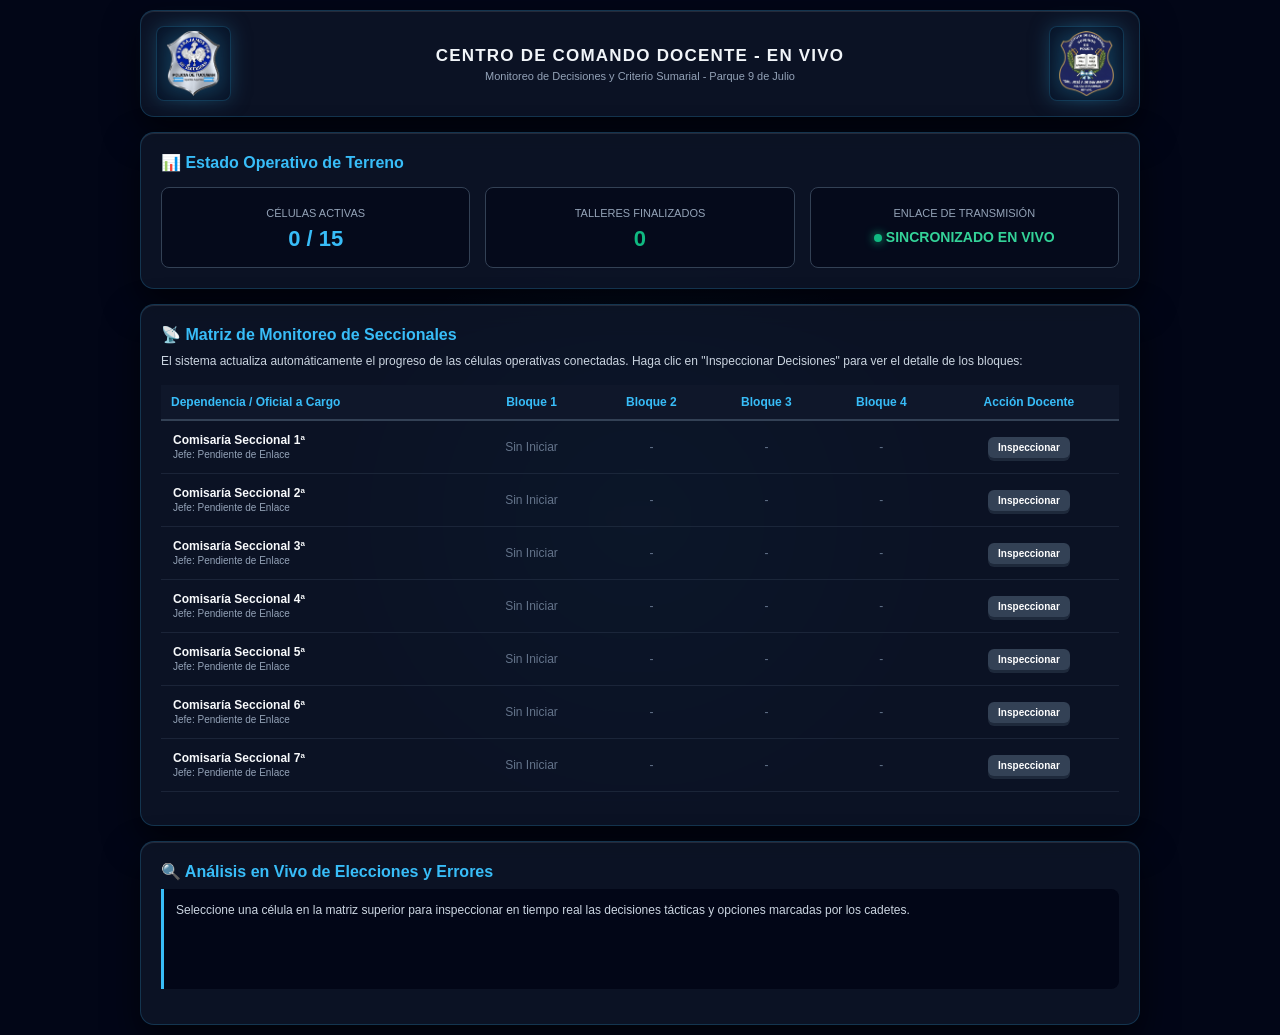
==== instructor.html @ 9da9147b "Rename INSTRUCTOR.html to instructor.html" ====
<!DOCTYPE html>
<html lang="es">
<head>
    <meta charset="UTF-8">
    <meta name="viewport" content="width=device-width, initial-scale=1.0">
    <title>Centro de Comando en Vivo - Instructores IES Policial</title>
    <link rel="stylesheet" href="style.css">
</head>
<body>

    <div class="ambient-glow"></div>

    <div class="tactical-container" style="max-width: 1000px;">
        <!-- HEADER DEL INSTRUCTOR -->
        <header class="tactical-header glass-panel">
            <div class="institucional-logos">
                <img src="LOGOPOLICIA.png" alt="Policía de Tucumán" class="inst-logo">
                <div class="header-titles">
                    <h1>Centro de Comando Docente - En Vivo</h1>
                    <p>Monitoreo de Decisiones y Criterio Sumarial - Parque 9 de Julio</p>
                </div>
                <img src="LOGOIESP.png" alt="IES Policial" class="inst-logo">
            </div>
        </header>

        <!-- PANEL DE ESTADÍSTICAS GLOBALES -->
        <section class="tactical-card glass-panel">
            <h2>📊 Estado Operativo de Terreno</h2>
            <div style="display: grid; grid-template-columns: repeat(auto-fit, minmax(220px, 1fr)); gap: 15px; margin-top: 15px;">
                <div style="background: rgba(2, 6, 23, 0.6); padding: 15px; border-radius: 8px; border: 1px solid #334155; text-align: center;">
                    <span style="font-size: 11px; color: #94a3b8; text-transform: uppercase;">Células Activas</span>
                    <h3 id="stat-activas" style="font-size: 22px; color: #38bdf8; margin-top: 5px;">0 / 15</h3>
                </div>
                <div style="background: rgba(2, 6, 23, 0.6); padding: 15px; border-radius: 8px; border: 1px solid #334155; text-align: center;">
                    <span style="font-size: 11px; color: #94a3b8; text-transform: uppercase;">Talleres Finalizados</span>
                    <h3 id="stat-finalizados" style="font-size: 22px; color: #10b981; margin-top: 5px;">0</h3>
                </div>
                <div style="background: rgba(2, 6, 23, 0.6); padding: 15px; border-radius: 8px; border: 1px solid #334155; text-align: center;">
                    <span style="font-size: 11px; color: #94a3b8; text-transform: uppercase;">Enlace de Transmisión</span>
                    <h3 style="font-size: 14px; color: #34d399; margin-top: 8px;"><span class="led-indicator active"></span> SINCRONIZADO EN VIVO</h3>
                </div>
            </div>
        </section>

        <!-- MATRIZ DE SEGUIMIENTO EN TIEMPO REAL -->
        <section class="tactical-card glass-panel">
            <h2>📡 Matriz de Monitoreo de Seccionales</h2>
            <p class="desc-text">El sistema actualiza automáticamente el progreso de las células operativas conectadas. Haga clic en "Inspeccionar Decisiones" para ver el detalle de los bloques:</p>

            <div style="overflow-x: auto; margin-top: 15px; max-height: 420px; overflow-y: auto;">
                <table style="width: 100%; border-collapse: collapse; font-size: 12px; text-align: left;">
                    <thead>
                        <tr style="border-bottom: 2px solid #334155; color: #38bdf8; position: sticky; top: 0; background: #0f172a;">
                            <th style="padding: 10px;">Dependencia / Oficial a Cargo</th>
                            <th style="padding: 10px; text-align: center;">Bloque 1</th>
                            <th style="padding: 10px; text-align: center;">Bloque 2</th>
                            <th style="padding: 10px; text-align: center;">Bloque 3</th>
                            <th style="padding: 10px; text-align: center;">Bloque 4</th>
                            <th style="padding: 10px; text-align: center;">Acción Docente</th>
                        </tr>
                    </thead>
                    <tbody id="live-table-body">
                        <!-- Inyectado dinámicamente -->
                    </tbody>
                </table>
            </div>
        </section>

        <!-- PANEL DE ANÁLISIS TÁCTICO DE RESPUESTAS -->
        <section class="tactical-card glass-panel">
            <h2>🔍 Análisis en Vivo de Elecciones y Errores</h2>
            <div class="scenario-box" id="live-analysis-box" style="min-height: 100px;">
                Seleccione una célula en la matriz superior para inspeccionar en tiempo real las decisiones tácticas y opciones marcadas por los cadetes.
            </div>
        </section>
    </div>

    <script>
        const nominaComisarias = [
            "Comisaría Seccional 1ª (Aybar, Etchenique, Gerez, Ruiz)",
            "Comisaría Seccional 2ª (Suárez, Valdez, Dib, Las Heras Cabocota, Montero)",
            "Comisaría Seccional 3ª (Del Lugo F., Del Lugo G. [Ausente Med.], Ocaranza, Sotelo, Lazarte)",
            "Comisaría Seccional 4ª (Bareiro, Palomar, Villagra, Ruiz Lozano)",
            "Comisaría Seccional 5ª (Abregú, Medina, Rojas, Quiroga, Villalba)",
            "Comisaría Seccional 6ª (Carrizo, Gómez, Iramain, Ybarra, Coronel)",
            "Comisaría Seccional 7ª (Forales, Chávez, Juárez, Girvau, Fernández)",
            "Comisaría Seccional 8ª (Mercado, Brandán, Vizcarra, Aguirre, Carrillo)",
            "Comisaría Seccional 9ª (Argañaraz, Ávila, Bazán, Moreno)",
            "Comisaría Seccional 10ª (Gramajo, Pintos, Verón, Frias, Soria)",
            "Comisaría Seccional 11ª (Oliva, Salas, Díaz, Rodríguez, Zárate Medina)",
            "Comisaría Seccional 12ª (Juárez, Alabarce, Ruiz)",
            "Comisaría Seccional 13ª (Alvarado, Ruiz, Argañaraz Lescano, Sotelo, Quinteros)",
            "Comisaría Seccional 14ª (Galván, Ramos, Nieva, Luna, Páez Fernández)",
            "Comisaría Seccional 15ª (Centeno, Contreras, Guardia, Gómez Ramírez, Zamorano)"
        ];

        function actualizarMonitoreoEnVivo() {
            const tbody = document.getElementById('live-table-body');
            tbody.innerHTML = "";

            let activasCount = 0;
            let finalizadosCount = 0;

            nominaComisarias.forEach((dep) => {
                // Buscamos si esta comisaría tiene registros guardados en la memoria local del navegador
                let datosSesion = JSON.parse(localStorage.getItem('sesion_' + dep)) || null;

                let estadoB1 = '<span style="color: #64748b;">Sin Iniciar</span>';
                let estadoB2 = '<span style="color: #64748b;">-</span>';
                let estadoB3 = '<span style="color: #64748b;">-</span>';
                let estadoB4 = '<span style="color: #64748b;">-</span>';
                let jefeStr = "Pendiente de Enlace";

                if (datosSesion) {
                    activasCount++;
                    jefeStr = datosSesion.jefe;
                    if(datosSesion.completados.includes(1)) estadoB1 = '<span style="color: #34d399;">✔ Óptimo</span>';
                    if(datosSesion.completados.includes(2)) estadoB2 = '<span style="color: #34d399;">✔ Óptimo</span>';
                    if(datosSesion.completados.includes(3)) estadoB3 = '<span style="color: #34d399;">✔ Óptimo</span>';
                    if(datosSesion.completados.includes(4)) {
                        estadoB4 = '<span style="color: #34d399;">✔ Finalizado</span>';
                        finalizadosCount++;
                    } else if(datosSesion.completados.length > 0) {
                        estadoB4 = '<span style="color: #f59e0b;">En Proceso</span>';
                    }
                }

                let tr = document.createElement('tr');
                tr.style.borderBottom = "1px solid rgba(51, 65, 85, 0.4)";
                
                tr.innerHTML = `
                    <td style="padding: 12px; color: #f8fafc;">
                        <strong>${dep.split('(')[0]}</strong><br>
                        <small style="color: #94a3b8;">Jefe: ${jefeStr}</small>
                    </td>
                    <td style="padding: 12px; text-align: center;">${estadoB1}</td>
                    <td style="padding: 12px; text-align: center;">${estadoB2}</td>
                    <td style="padding: 12px; text-align: center;">${estadoB3}</td>
                    <td style="padding: 12px; text-align: center;">${estadoB4}</td>
                    <td style="padding: 12px; text-align: center;">
                        <button class="btn-back-3d" style="margin: 0; padding: 5px 10px; font-size: 10px;" onclick='inspeccionarDetalle(${JSON.stringify(datosSesion)}, "${dep}")'>Inspeccionar</button>
                    </td>
                `;
                tbody.appendChild(tr);
            });

            document.getElementById('stat-activas').innerText = `${activasCount} / 15`;
            document.getElementById('stat-finalizados').innerText = finalizadosCount;
        }

        function inspeccionarDetalle(datos, nombreDep) {
            const box = document.getElementById('live-analysis-box');
            if(!datos) {
                box.innerHTML = `<strong style="color: #f59e0b;">CÉLULA SIN ACTIVIDAD:</strong> ${nombreDep}<br><p style="margin-top: 5px; color: #94a3b8;">Este grupo aún no ha establecido enlace ni ha iniciado sesión en el simulador de campo.</p>`;
                return;
            }

            let html = `<strong style="color: #38bdf8;">AUDITORÍA EN VIVO: ${nombreDep}</strong><br>`;
            html += `<p style="margin-top: 4px; color: #cbd5e1;"><strong>Oficial a Cargo:</strong> ${datos.jefe}</p>`;
            html += `<p style="margin-top: 4px; color: #34d399;"><strong>Bloques Completados:</strong> ${datos.completados.length} de 4 estaciones.</p>`;
            
            if(datos.respuestas && datos.respuestas.length > 0) {
                html += `<p style="margin-top: 6px; color: #38bdf8;"><strong>Opciones y Decisiones Registradas por los Cadetes:</strong></p><ul style="margin-left: 15px; font-size: 11px; color: #e2e8f0; margin-top: 4px;">`;
                datos.respuestas.forEach(r => {
                    html += `<li>[Bloque ${r.modulo}] Ítem ID: <code>${r.opcionId}</code> - Texto: ${r.texto}</li>`;
                });
                html += `</ul>`;
            } else {
                html += `<p style="margin-top: 6px; color: #94a3b8;">El grupo está operando en los bloques pero aún no ha registrado el envío final de las opciones seleccionadas.</p>`;
            }

            box.innerHTML = html;
        }

        // Refrescar automáticamente cada 3 segundos en vivo
        setInterval(actualizarMonitoreoEnVivo, 3000);
        
        // Carga inicial
        document.addEventListener("DOMContentLoaded", actualizarMonitoreoEnVivo);
    </script>
</body>
</html>
---- style.css ----
/* ESTILOS GENERALES Y CINEMÁTICOS DE ÚLTIMA GENERACIÓN */
* {
    box-sizing: border-box;
    margin: 0;
    padding: 0;
    font-family: 'Segoe UI', Roboto, Helvetica, Arial, sans-serif;
}

body {
    background-color: #020617;
    color: #f8fafc;
    min-height: 100vh;
    display: flex;
    justify-content: center;
    align-items: center;
    padding: 10px;
    overflow-x: hidden;
    position: relative;
}

/* ILUMINACIÓN DINÁMICA DE FONDO (NEOFOTOGRAFÍA) */
.ambient-glow {
    position: absolute;
    width: 600px;
    height: 600px;
    background: radial-gradient(circle, rgba(14, 116, 144, 0.15) 0%, rgba(3, 7, 18, 0) 70%);
    top: 50%;
    left: 50%;
    transform: translate(-50%, -50%);
    z-index: 0;
    pointer-events: none;
}

.tactical-container {
    width: 100%;
    max-width: 680px;
    z-index: 1;
    display: flex;
    flex-direction: column;
    gap: 15px;
}

/* EFECTO GLASSMORPHISM (CRISTAL ESMERILADO) */
.glass-panel {
    background: rgba(15, 23, 42, 0.75);
    backdrop-filter: blur(16px);
    -webkit-backdrop-filter: blur(16px);
    border: 1px solid rgba(56, 189, 248, 0.2);
    box-shadow: 0 15px 35px rgba(0, 0, 0, 0.6), inset 0 1px 0 rgba(255, 255, 255, 0.1);
    border-radius: 14px;
    padding: 20px;
}

/* CABECERA INSTITUCIONAL CON CONTENEDOR DE ESCUDOS CORREGIDO */
.tactical-header {
    text-align: center;
    padding: 15px 15px;
}

.institucional-logos {
    display: flex;
    align-items: center;
    justify-content: space-between;
    gap: 10px;
    width: 100%;
}

.header-titles {
    flex-grow: 1;
    text-align: center;
    padding: 0 10px;
}

.inst-logo {
    width: 75px;
    height: 75px;
    object-fit: contain;
    filter: drop-shadow(0 0 10px rgba(56, 189, 248, 0.5));
    flex-shrink: 0;
    background: rgba(2, 6, 23, 0.4);
    padding: 4px;
    border-radius: 8px;
    border: 1px solid rgba(56, 189, 248, 0.2);
}

.tactical-header h1 {
    font-size: 17px;
    color: #f1f5f9;
    letter-spacing: 1.2px;
    text-transform: uppercase;
    margin-bottom: 4px;
}

.tactical-header p {
    font-size: 11px;
    color: #94a3b8;
}

/* FORMULARIOS Y SELECTORES */
.tactical-card h2 {
    font-size: 16px;
    color: #38bdf8;
    margin-bottom: 8px;
    display: flex;
    align-items: center;
    gap: 8px;
}

.desc-text {
    font-size: 12px;
    color: #cbd5e1;
    margin-bottom: 15px;
    line-height: 1.5;
}

label {
    display: block;
    font-size: 11px;
    font-weight: bold;
    color: #94a3b8;
    margin-bottom: 6px;
    text-transform: uppercase;
}

.tactical-input {
    width: 100%;
    background: #020617;
    border: 1px solid #334155;
    color: #fff;
    padding: 12px;
    border-radius: 8px;
    font-size: 13px;
    margin-bottom: 15px;
    outline: none;
    transition: all 0.3s ease;
}

.tactical-input:focus {
    border-color: #38bdf8;
    box-shadow: 0 0 12px rgba(56, 189, 248, 0.4);
}

/* BOTONES 3D TIPO GRAFÍA AUDACES DE ESCALA */
.btn-tactical-3d {
    width: 100%;
    background: linear-gradient(135deg, #0284c7 0%, #0369a1 100%);
    color: #fff;
    border: none;
    padding: 15px;
    border-radius: 10px;
    font-size: 14px;
    font-weight: 900;
    letter-spacing: 1.5px;
    text-transform: uppercase;
    cursor: pointer;
    box-shadow: 0 6px 0 #075985, 0 10px 20px rgba(0,0,0,0.5);
    transition: all 0.1s ease;
    display: flex;
    align-items: center;
    justify-content: center;
    gap: 10px;
    margin-top: 10px;
}

.btn-tactical-3d:active {
    transform: translateY(4px);
    box-shadow: 0 2px 0 #075985, 0 5px 10px rgba(0,0,0,0.5);
}

/* BOTONES TÁCTILES GIGANTES 3D PARA LAS ESTACIONES */
.grid-stations {
    display: flex;
    flex-direction: column;
    gap: 12px;
    margin-top: 15px;
}

.station-btn-giant {
    background: linear-gradient(135deg, #1e293b 0%, #0f172a 100%);
    border: 1px solid rgba(56, 189, 248, 0.3);
    border-left: 5px solid #38bdf8;
    padding: 18px 15px;
    border-radius: 10px;
    text-align: left;
    cursor: pointer;
    box-shadow: 0 5px 0 #020617, 0 8px 15px rgba(0,0,0,0.4);
    transition: all 0.2s ease;
    display: flex;
    flex-direction: column;
    gap: 4px;
    position: relative;
}

.station-btn-giant:active {
    transform: translateY(3px);
    box-shadow: 0 2px 0 #020617, 0 4px 8px rgba(0,0,0,0.4);
}

.station-btn-giant.completed {
    border-left-color: #10b981;
    background: linear-gradient(135deg, #064e3b 0%, #022c22 100%);
}

.st-num {
    font-size: 10px;
    font-weight: 800;
    color: #38bdf8;
    letter-spacing: 1px;
}

.station-btn-giant.completed .st-num {
    color: #34d399;
}

.st-title {
    font-size: 14px;
    font-weight: 800;
    color: #f8fafc;
}

/* INDICADORES LUMINOSOS (LEDS) */
.led-indicator {
    width: 8px;
    height: 8px;
    background-color: #ef4444;
    border-radius: 50%;
    box-shadow: 0 0 8px #ef4444;
    display: inline-block;
}

.led-indicator.active {
    background-color: #10b981;
    box-shadow: 0 0 10px #10b981;
}

/* CAJAS DE ESCENARIO Y CHECKBOXES TÁCTILES */
.scenario-box {
    background: #020617;
    border-left: 3px solid #38bdf8;
    padding: 12px;
    font-size: 12px;
    margin-bottom: 15px;
    border-radius: 0 8px 8px 0;
    color: #cbd5e1;
    line-height: 1.5;
}

.checkbox-label {
    display: flex;
    align-items: flex-start;
    gap: 10px;
    background: rgba(30, 41, 59, 0.5);
    border: 1px solid #334155;
    padding: 12px;
    border-radius: 8px;
    margin-bottom: 8px;
    font-size: 12px;
    cursor: pointer;
    transition: background 0.2s;
}

.checkbox-label:hover {
    background: rgba(56, 189, 248, 0.1);
    border-color: #38bdf8;
}

.checkbox-label input[type="checkbox"] {
    accent-color: #38bdf8;
    width: 16px;
    height: 16px;
    margin-top: 1px;
    cursor: pointer;
}

.btn-back-3d {
    background: #334155;
    color: #fff;
    border: none;
    padding: 8px 14px;
    border-radius: 6px;
    font-size: 11px;
    font-weight: bold;
    cursor: pointer;
    margin-bottom: 12px;
    box-shadow: 0 3px 0 #1e293b;
}

.user-status-bar {
    display: flex;
    justify-content: space-between;
    background: rgba(2, 6, 23, 0.6);
    padding: 10px 12px;
    border-radius: 8px;
    font-size: 11px;
    margin-bottom: 15px;
    border: 1px solid #1e293b;
}

.hidden { display: none !important; }
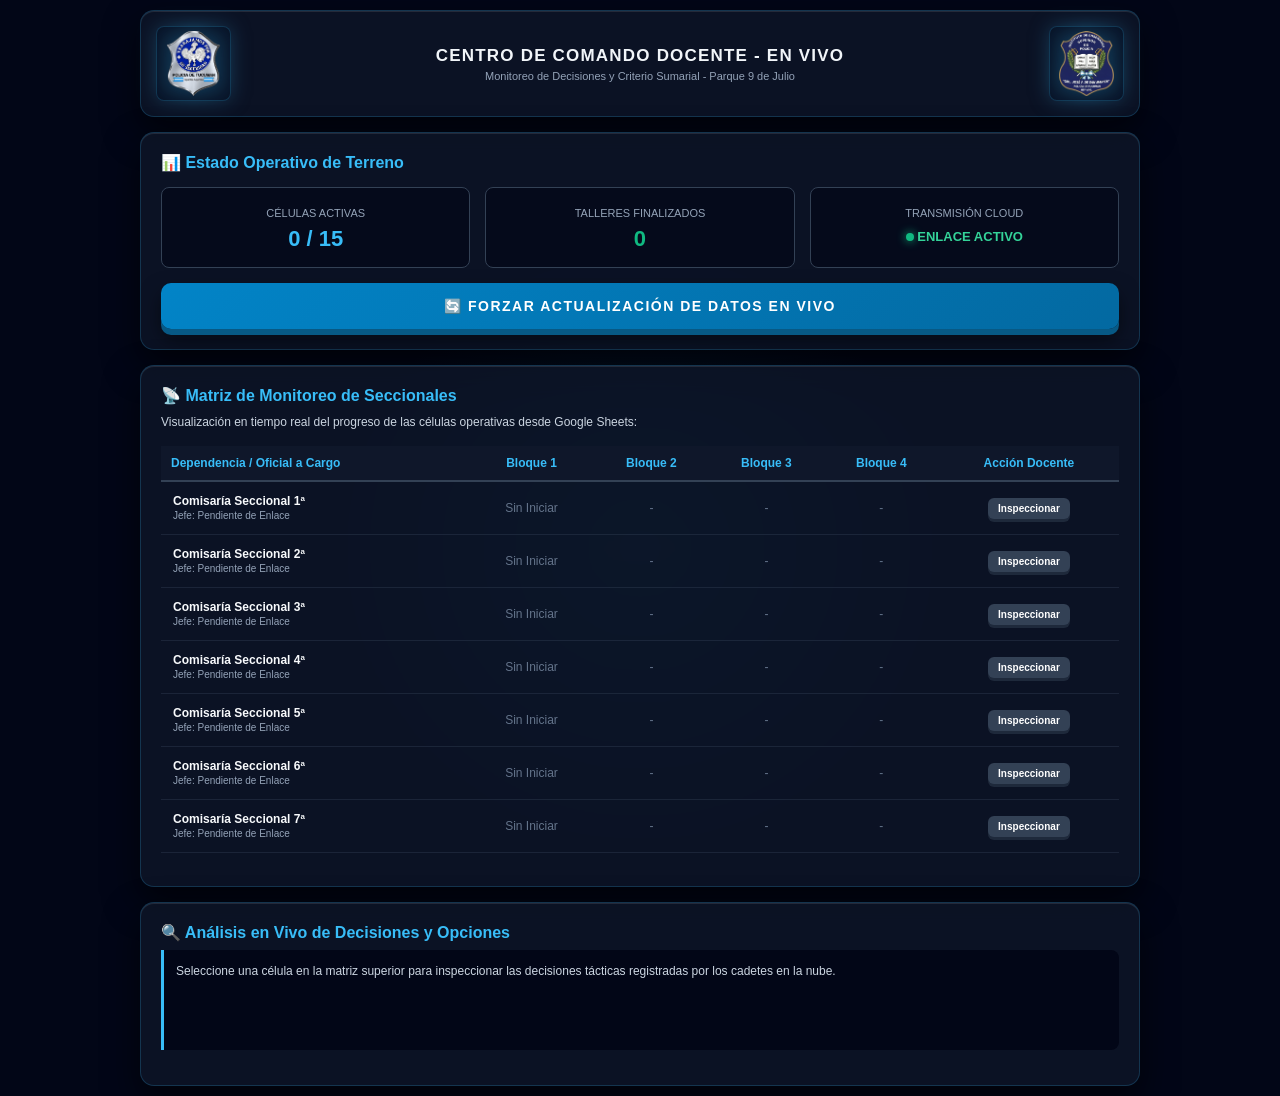
==== commit 1b55e6cd: "Update instructor.html" ====
--- a/instructor.html
+++ b/instructor.html
@@ -2,8 +2,8 @@
 <html lang="es">
 <head>
     <meta charset="UTF-8">
-    <meta name="viewport" content="width=device-width, initial-scale=1.0">
-    <title>Centro de Comando en Vivo - Instructores IES Policial</title>
+    <meta name="viewport" content="width=device-width, initial-scale=1.0, maximum-scale=1.0, user-scalable=no">
+    <title>Centro de Comando Docente - En Vivo - IES Policial</title>
     <link rel="stylesheet" href="style.css">
 </head>
 <body>
@@ -23,10 +23,10 @@
             </div>
         </header>
 
-        <!-- PANEL DE ESTADÍSTICAS GLOBALES -->
+        <!-- PANEL DE ESTADÍSTICAS GLOBALES Y BOTÓN DE ACCIÓN RÁPIDA -->
         <section class="tactical-card glass-panel">
             <h2>📊 Estado Operativo de Terreno</h2>
-            <div style="display: grid; grid-template-columns: repeat(auto-fit, minmax(220px, 1fr)); gap: 15px; margin-top: 15px;">
+            <div style="display: grid; grid-template-columns: repeat(auto-fit, minmax(200px, 1fr)); gap: 15px; margin-top: 15px;">
                 <div style="background: rgba(2, 6, 23, 0.6); padding: 15px; border-radius: 8px; border: 1px solid #334155; text-align: center;">
                     <span style="font-size: 11px; color: #94a3b8; text-transform: uppercase;">Células Activas</span>
                     <h3 id="stat-activas" style="font-size: 22px; color: #38bdf8; margin-top: 5px;">0 / 15</h3>
@@ -36,16 +36,21 @@
                     <h3 id="stat-finalizados" style="font-size: 22px; color: #10b981; margin-top: 5px;">0</h3>
                 </div>
                 <div style="background: rgba(2, 6, 23, 0.6); padding: 15px; border-radius: 8px; border: 1px solid #334155; text-align: center;">
-                    <span style="font-size: 11px; color: #94a3b8; text-transform: uppercase;">Enlace de Transmisión</span>
-                    <h3 style="font-size: 14px; color: #34d399; margin-top: 8px;"><span class="led-indicator active"></span> SINCRONIZADO EN VIVO</h3>
+                    <span style="font-size: 11px; color: #94a3b8; text-transform: uppercase;">Transmisión Cloud</span>
+                    <h3 style="font-size: 13px; color: #34d399; margin-top: 8px;"><span class="led-indicator active"></span> ENLACE ACTIVO</h3>
                 </div>
             </div>
+
+            <!-- BOTÓN TÁCTIL DE ACTUALIZACIÓN MANUAL PARA CELULAR -->
+            <button type="button" class="btn-tactical-3d" style="margin-top: 15px;" onclick="forzarActualizacionManual()">
+                🔄 FORZAR ACTUALIZACIÓN DE DATOS EN VIVO
+            </button>
         </section>
 
-        <!-- MATRIZ DE SEGUIMIENTO EN TIEMPO REAL -->
+        <!-- MATRIZ DE SEGUIMIENTO DE SECCIONALES -->
         <section class="tactical-card glass-panel">
             <h2>📡 Matriz de Monitoreo de Seccionales</h2>
-            <p class="desc-text">El sistema actualiza automáticamente el progreso de las células operativas conectadas. Haga clic en "Inspeccionar Decisiones" para ver el detalle de los bloques:</p>
+            <p class="desc-text">Visualización en tiempo real del progreso de las células operativas desde Google Sheets:</p>
 
             <div style="overflow-x: auto; margin-top: 15px; max-height: 420px; overflow-y: auto;">
                 <table style="width: 100%; border-collapse: collapse; font-size: 12px; text-align: left;">
@@ -60,7 +65,7 @@
                         </tr>
                     </thead>
                     <tbody id="live-table-body">
-                        <!-- Inyectado dinámicamente -->
+                        <!-- Inyectado dinámicamente por app.js -->
                     </tbody>
                 </table>
             </div>
@@ -68,115 +73,29 @@
 
         <!-- PANEL DE ANÁLISIS TÁCTICO DE RESPUESTAS -->
         <section class="tactical-card glass-panel">
-            <h2>🔍 Análisis en Vivo de Elecciones y Errores</h2>
+            <h2>🔍 Análisis en Vivo de Decisiones y Opciones</h2>
             <div class="scenario-box" id="live-analysis-box" style="min-height: 100px;">
-                Seleccione una célula en la matriz superior para inspeccionar en tiempo real las decisiones tácticas y opciones marcadas por los cadetes.
+                Seleccione una célula en la matriz superior para inspeccionar las decisiones tácticas registradas por los cadetes en la nube.
             </div>
         </section>
     </div>
 
+    <script src="app.js"></script>
     <script>
-        const nominaComisarias = [
-            "Comisaría Seccional 1ª (Aybar, Etchenique, Gerez, Ruiz)",
-            "Comisaría Seccional 2ª (Suárez, Valdez, Dib, Las Heras Cabocota, Montero)",
-            "Comisaría Seccional 3ª (Del Lugo F., Del Lugo G. [Ausente Med.], Ocaranza, Sotelo, Lazarte)",
-            "Comisaría Seccional 4ª (Bareiro, Palomar, Villagra, Ruiz Lozano)",
-            "Comisaría Seccional 5ª (Abregú, Medina, Rojas, Quiroga, Villalba)",
-            "Comisaría Seccional 6ª (Carrizo, Gómez, Iramain, Ybarra, Coronel)",
-            "Comisaría Seccional 7ª (Forales, Chávez, Juárez, Girvau, Fernández)",
-            "Comisaría Seccional 8ª (Mercado, Brandán, Vizcarra, Aguirre, Carrillo)",
-            "Comisaría Seccional 9ª (Argañaraz, Ávila, Bazán, Moreno)",
-            "Comisaría Seccional 10ª (Gramajo, Pintos, Verón, Frias, Soria)",
-            "Comisaría Seccional 11ª (Oliva, Salas, Díaz, Rodríguez, Zárate Medina)",
-            "Comisaría Seccional 12ª (Juárez, Alabarce, Ruiz)",
-            "Comisaría Seccional 13ª (Alvarado, Ruiz, Argañaraz Lescano, Sotelo, Quinteros)",
-            "Comisaría Seccional 14ª (Galván, Ramos, Nieva, Luna, Páez Fernández)",
-            "Comisaría Seccional 15ª (Centeno, Contreras, Guardia, Gómez Ramírez, Zamorano)"
-        ];
-
-        function actualizarMonitoreoEnVivo() {
-            const tbody = document.getElementById('live-table-body');
-            tbody.innerHTML = "";
-
-            let activasCount = 0;
-            let finalizadosCount = 0;
-
-            nominaComisarias.forEach((dep) => {
-                // Buscamos si esta comisaría tiene registros guardados en la memoria local del navegador
-                let datosSesion = JSON.parse(localStorage.getItem('sesion_' + dep)) || null;
-
-                let estadoB1 = '<span style="color: #64748b;">Sin Iniciar</span>';
-                let estadoB2 = '<span style="color: #64748b;">-</span>';
-                let estadoB3 = '<span style="color: #64748b;">-</span>';
-                let estadoB4 = '<span style="color: #64748b;">-</span>';
-                let jefeStr = "Pendiente de Enlace";
-
-                if (datosSesion) {
-                    activasCount++;
-                    jefeStr = datosSesion.jefe;
-                    if(datosSesion.completados.includes(1)) estadoB1 = '<span style="color: #34d399;">✔ Óptimo</span>';
-                    if(datosSesion.completados.includes(2)) estadoB2 = '<span style="color: #34d399;">✔ Óptimo</span>';
-                    if(datosSesion.completados.includes(3)) estadoB3 = '<span style="color: #34d399;">✔ Óptimo</span>';
-                    if(datosSesion.completados.includes(4)) {
-                        estadoB4 = '<span style="color: #34d399;">✔ Finalizado</span>';
-                        finalizadosCount++;
-                    } else if(datosSesion.completados.length > 0) {
-                        estadoB4 = '<span style="color: #f59e0b;">En Proceso</span>';
-                    }
-                }
-
-                let tr = document.createElement('tr');
-                tr.style.borderBottom = "1px solid rgba(51, 65, 85, 0.4)";
-                
-                tr.innerHTML = `
-                    <td style="padding: 12px; color: #f8fafc;">
-                        <strong>${dep.split('(')[0]}</strong><br>
-                        <small style="color: #94a3b8;">Jefe: ${jefeStr}</small>
-                    </td>
-                    <td style="padding: 12px; text-align: center;">${estadoB1}</td>
-                    <td style="padding: 12px; text-align: center;">${estadoB2}</td>
-                    <td style="padding: 12px; text-align: center;">${estadoB3}</td>
-                    <td style="padding: 12px; text-align: center;">${estadoB4}</td>
-                    <td style="padding: 12px; text-align: center;">
-                        <button class="btn-back-3d" style="margin: 0; padding: 5px 10px; font-size: 10px;" onclick='inspeccionarDetalle(${JSON.stringify(datosSesion)}, "${dep}")'>Inspeccionar</button>
-                    </td>
-                `;
-                tbody.appendChild(tr);
-            });
-
-            document.getElementById('stat-activas').innerText = `${activasCount} / 15`;
-            document.getElementById('stat-finalizados').innerText = finalizadosCount;
+        // Función específica para el botón manual del instructor en celular
+        function forzarActualizacionManual() {
+            const btn = document.querySelector('.btn-tactical-3d');
+            originalText = btn.innerHTML;
+            btn.innerHTML = "⏳ SINCRONIZANDO CON LA NUBE...";
+            
+            if(typeof actualizarMonitoreoEnVivo === 'function') {
+                actualizarMonitoreoEnVivo();
+            }
+            
+            setTimeout(() => {
+                btn.innerHTML = originalText;
+            }, 800);
         }
-
-        function inspeccionarDetalle(datos, nombreDep) {
-            const box = document.getElementById('live-analysis-box');
-            if(!datos) {
-                box.innerHTML = `<strong style="color: #f59e0b;">CÉLULA SIN ACTIVIDAD:</strong> ${nombreDep}<br><p style="margin-top: 5px; color: #94a3b8;">Este grupo aún no ha establecido enlace ni ha iniciado sesión en el simulador de campo.</p>`;
-                return;
-            }
-
-            let html = `<strong style="color: #38bdf8;">AUDITORÍA EN VIVO: ${nombreDep}</strong><br>`;
-            html += `<p style="margin-top: 4px; color: #cbd5e1;"><strong>Oficial a Cargo:</strong> ${datos.jefe}</p>`;
-            html += `<p style="margin-top: 4px; color: #34d399;"><strong>Bloques Completados:</strong> ${datos.completados.length} de 4 estaciones.</p>`;
-            
-            if(datos.respuestas && datos.respuestas.length > 0) {
-                html += `<p style="margin-top: 6px; color: #38bdf8;"><strong>Opciones y Decisiones Registradas por los Cadetes:</strong></p><ul style="margin-left: 15px; font-size: 11px; color: #e2e8f0; margin-top: 4px;">`;
-                datos.respuestas.forEach(r => {
-                    html += `<li>[Bloque ${r.modulo}] Ítem ID: <code>${r.opcionId}</code> - Texto: ${r.texto}</li>`;
-                });
-                html += `</ul>`;
-            } else {
-                html += `<p style="margin-top: 6px; color: #94a3b8;">El grupo está operando en los bloques pero aún no ha registrado el envío final de las opciones seleccionadas.</p>`;
-            }
-
-            box.innerHTML = html;
-        }
-
-        // Refrescar automáticamente cada 3 segundos en vivo
-        setInterval(actualizarMonitoreoEnVivo, 3000);
-        
-        // Carga inicial
-        document.addEventListener("DOMContentLoaded", actualizarMonitoreoEnVivo);
     </script>
 </body>
 </html>
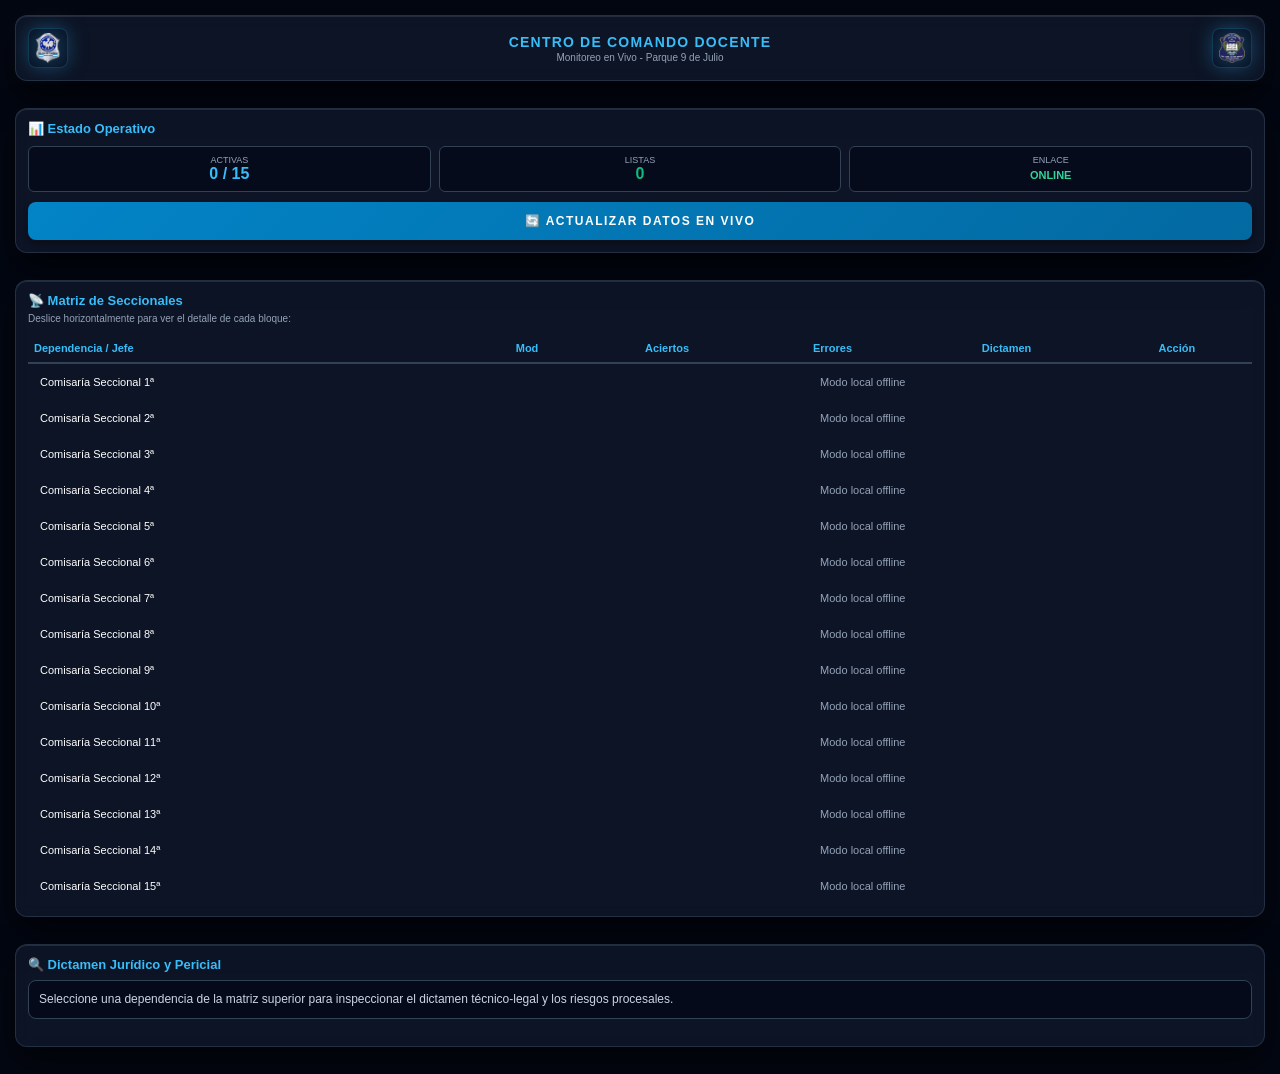
==== commit 1184a1ab: "Refactor instructor.html for improved layout and features Updated the instructor HTML page to improv" ====
--- a/instructor.html
+++ b/instructor.html
@@ -3,98 +3,188 @@
 <head>
     <meta charset="UTF-8">
     <meta name="viewport" content="width=device-width, initial-scale=1.0, maximum-scale=1.0, user-scalable=no">
-    <title>Centro de Comando Docente - En Vivo - IES Policial</title>
+    <title>Centro de Comando Docente - IES Policial</title>
     <link rel="stylesheet" href="style.css">
+    <style>
+        /* Ajustes específicos para pantallas chicas de celular */
+        body {
+            margin: 0;
+            padding: 10px;
+            background-color: #030712;
+            color: #f8fafc;
+            font-family: system-ui, -apple-system, sans-serif;
+        }
+        .tactical-container {
+            width: 100%;
+            max-width: 100%;
+            margin: 0 auto;
+            padding: 5px;
+            box-sizing: border-box;
+        }
+        .glass-panel {
+            background: rgba(15, 23, 42, 0.85);
+            backdrop-filter: blur(8px);
+            border: 1px solid rgba(51, 65, 85, 0.6);
+            border-radius: 12px;
+            padding: 12px;
+            margin-bottom: 12px;
+            box-sizing: border-box;
+        }
+        .institucional-logos {
+            display: flex;
+            align-items: center;
+            justify-content: space-between;
+            gap: 8px;
+        }
+        .inst-logo {
+            width: 40px;
+            height: 40px;
+            object-fit: contain;
+        }
+        .header-titles h1 {
+            font-size: 14px;
+            margin: 0;
+            color: #38bdf8;
+            text-align: center;
+            text-transform: uppercase;
+        }
+        .header-titles p {
+            font-size: 10px;
+            margin: 2px 0 0 0;
+            color: #94a3b8;
+            text-align: center;
+        }
+        /* Tablas responsivas */
+        .table-responsive {
+            width: 100%;
+            overflow-x: auto;
+            -webkit-overflow-scrolling: touch;
+            margin-top: 10px;
+        }
+        table {
+            width: 100%;
+            min-width: 500px;
+            border-collapse: collapse;
+            font-size: 11px;
+            text-align: left;
+        }
+        th, td {
+            padding: 8px 6px;
+        }
+        .btn-tactical-3d {
+            width: 100%;
+            background: linear-gradient(135deg, #0284c7, #0369a1);
+            color: white;
+            border: none;
+            padding: 12px;
+            border-radius: 8px;
+            font-weight: bold;
+            font-size: 12px;
+            text-transform: uppercase;
+            cursor: pointer;
+            box-shadow: 0 4px 6px rgba(0,0,0,0.3);
+            margin-top: 10px;
+        }
+        .btn-back-3d {
+            background: #334155;
+            color: white;
+            border: none;
+            padding: 6px 10px;
+            border-radius: 4px;
+            font-size: 10px;
+            cursor: pointer;
+        }
+        .scenario-box {
+            background: rgba(2, 6, 23, 0.7);
+            border: 1px solid #334155;
+            padding: 10px;
+            border-radius: 8px;
+            font-size: 12px;
+            line-height: 1.4;
+        }
+    </style>
 </head>
 <body>
 
-    <div class="ambient-glow"></div>
-
-    <div class="tactical-container" style="max-width: 1000px;">
+    <div class="tactical-container">
         <!-- HEADER DEL INSTRUCTOR -->
         <header class="tactical-header glass-panel">
             <div class="institucional-logos">
-                <img src="LOGOPOLICIA.png" alt="Policía de Tucumán" class="inst-logo">
+                <img src="LOGOPOLICIA.png" alt="Policía" class="inst-logo">
                 <div class="header-titles">
-                    <h1>Centro de Comando Docente - En Vivo</h1>
-                    <p>Monitoreo de Decisiones y Criterio Sumarial - Parque 9 de Julio</p>
+                    <h1>Centro de Comando Docente</h1>
+                    <p>Monitoreo en Vivo - Parque 9 de Julio</p>
                 </div>
-                <img src="LOGOIESP.png" alt="IES Policial" class="inst-logo">
+                <img src="LOGOIESP.png" alt="IESP" class="inst-logo">
             </div>
         </header>
 
-        <!-- PANEL DE ESTADÍSTICAS GLOBALES Y BOTÓN DE ACCIÓN RÁPIDA -->
+        <!-- PANEL DE ESTADÍSTICAS -->
         <section class="tactical-card glass-panel">
-            <h2>📊 Estado Operativo de Terreno</h2>
-            <div style="display: grid; grid-template-columns: repeat(auto-fit, minmax(200px, 1fr)); gap: 15px; margin-top: 15px;">
-                <div style="background: rgba(2, 6, 23, 0.6); padding: 15px; border-radius: 8px; border: 1px solid #334155; text-align: center;">
-                    <span style="font-size: 11px; color: #94a3b8; text-transform: uppercase;">Células Activas</span>
-                    <h3 id="stat-activas" style="font-size: 22px; color: #38bdf8; margin-top: 5px;">0 / 15</h3>
+            <h2 style="font-size: 13px; margin: 0 0 10px 0; color: #38bdf8;">📊 Estado Operativo</h2>
+            <div style="display: grid; grid-template-columns: repeat(3, 1fr); gap: 8px; text-align: center;">
+                <div style="background: rgba(2, 6, 23, 0.6); padding: 8px; border-radius: 6px; border: 1px solid #334155;">
+                    <span style="font-size: 9px; color: #94a3b8; display: block;">ACTIVAS</span>
+                    <strong id="stat-activas" style="font-size: 16px; color: #38bdf8;">0 / 15</strong>
                 </div>
-                <div style="background: rgba(2, 6, 23, 0.6); padding: 15px; border-radius: 8px; border: 1px solid #334155; text-align: center;">
-                    <span style="font-size: 11px; color: #94a3b8; text-transform: uppercase;">Talleres Finalizados</span>
-                    <h3 id="stat-finalizados" style="font-size: 22px; color: #10b981; margin-top: 5px;">0</h3>
+                <div style="background: rgba(2, 6, 23, 0.6); padding: 8px; border-radius: 6px; border: 1px solid #334155;">
+                    <span style="font-size: 9px; color: #94a3b8; display: block;">LISTAS</span>
+                    <strong id="stat-finalizados" style="font-size: 16px; color: #10b981;">0</strong>
                 </div>
-                <div style="background: rgba(2, 6, 23, 0.6); padding: 15px; border-radius: 8px; border: 1px solid #334155; text-align: center;">
-                    <span style="font-size: 11px; color: #94a3b8; text-transform: uppercase;">Transmisión Cloud</span>
-                    <h3 style="font-size: 13px; color: #34d399; margin-top: 8px;"><span class="led-indicator active"></span> ENLACE ACTIVO</h3>
+                <div style="background: rgba(2, 6, 23, 0.6); padding: 8px; border-radius: 6px; border: 1px solid #334155;">
+                    <span style="font-size: 9px; color: #94a3b8; display: block;">ENLACE</span>
+                    <strong style="font-size: 11px; color: #34d399;">ONLINE</strong>
                 </div>
             </div>
 
-            <!-- BOTÓN TÁCTIL DE ACTUALIZACIÓN MANUAL PARA CELULAR -->
-            <button type="button" class="btn-tactical-3d" style="margin-top: 15px;" onclick="forzarActualizacionManual()">
-                🔄 FORZAR ACTUALIZACIÓN DE DATOS EN VIVO
+            <button type="button" class="btn-tactical-3d" onclick="forzarActualizacionManual()">
+                🔄 ACTUALIZAR DATOS EN VIVO
             </button>
         </section>
 
-        <!-- MATRIZ DE SEGUIMIENTO DE SECCIONALES -->
+        <!-- MATRIZ DE SECCIONALES -->
         <section class="tactical-card glass-panel">
-            <h2>📡 Matriz de Monitoreo de Seccionales</h2>
-            <p class="desc-text">Visualización en tiempo real del progreso de las células operativas desde Google Sheets:</p>
+            <h2 style="font-size: 13px; margin: 0 0 5px 0; color: #38bdf8;">📡 Matriz de Seccionales</h2>
+            <p style="font-size: 10px; color: #94a3b8; margin: 0 0 10px 0;">Deslice horizontalmente para ver el detalle de cada bloque:</p>
 
-            <div style="overflow-x: auto; margin-top: 15px; max-height: 420px; overflow-y: auto;">
-                <table style="width: 100%; border-collapse: collapse; font-size: 12px; text-align: left;">
+            <div class="table-responsive">
+                <table>
                     <thead>
-                        <tr style="border-bottom: 2px solid #334155; color: #38bdf8; position: sticky; top: 0; background: #0f172a;">
-                            <th style="padding: 10px;">Dependencia / Oficial a Cargo</th>
-                            <th style="padding: 10px; text-align: center;">Bloque 1</th>
-                            <th style="padding: 10px; text-align: center;">Bloque 2</th>
-                            <th style="padding: 10px; text-align: center;">Bloque 3</th>
-                            <th style="padding: 10px; text-align: center;">Bloque 4</th>
-                            <th style="padding: 10px; text-align: center;">Acción Docente</th>
+                        <tr style="border-bottom: 2px solid #334155; color: #38bdf8;">
+                            <th>Dependencia / Jefe</th>
+                            <th style="text-align: center;">Mod</th>
+                            <th style="text-align: center;">Aciertos</th>
+                            <th style="text-align: center;">Errores</th>
+                            <th style="text-align: center;">Dictamen</th>
+                            <th style="text-align: center;">Acción</th>
                         </tr>
                     </thead>
                     <tbody id="live-table-body">
-                        <!-- Inyectado dinámicamente por app.js -->
+                        <!-- Poblado por app.js -->
                     </tbody>
                 </table>
             </div>
         </section>
 
-        <!-- PANEL DE ANÁLISIS TÁCTICO DE RESPUESTAS -->
+        <!-- VISOR DE DICTAMEN TÉCNICO-LEGAL -->
         <section class="tactical-card glass-panel">
-            <h2>🔍 Análisis en Vivo de Decisiones y Opciones</h2>
-            <div class="scenario-box" id="live-analysis-box" style="min-height: 100px;">
-                Seleccione una célula en la matriz superior para inspeccionar las decisiones tácticas registradas por los cadetes en la nube.
+            <h2 style="font-size: 13px; margin: 0 0 8px 0; color: #38bdf8;">🔍 Dictamen Jurídico y Pericial</h2>
+            <div class="scenario-box" id="live-analysis-box">
+                Seleccione una dependencia de la matriz superior para inspeccionar el dictamen técnico-legal y los riesgos procesales.
             </div>
         </section>
     </div>
 
     <script src="app.js"></script>
     <script>
-        // Función específica para el botón manual del instructor en celular
         function forzarActualizacionManual() {
             const btn = document.querySelector('.btn-tactical-3d');
-            originalText = btn.innerHTML;
-            btn.innerHTML = "⏳ SINCRONIZANDO CON LA NUBE...";
-            
+            let originalText = btn.innerHTML;
+            btn.innerHTML = "⏳ ACTUALIZANDO...";
             if(typeof actualizarMonitoreoEnVivo === 'function') {
                 actualizarMonitoreoEnVivo();
             }
-            
-            setTimeout(() => {
-                btn.innerHTML = originalText;
-            }, 800);
+            setTimeout(() => { btn.innerHTML = originalText; }, 800);
         }
     </script>
 </body>
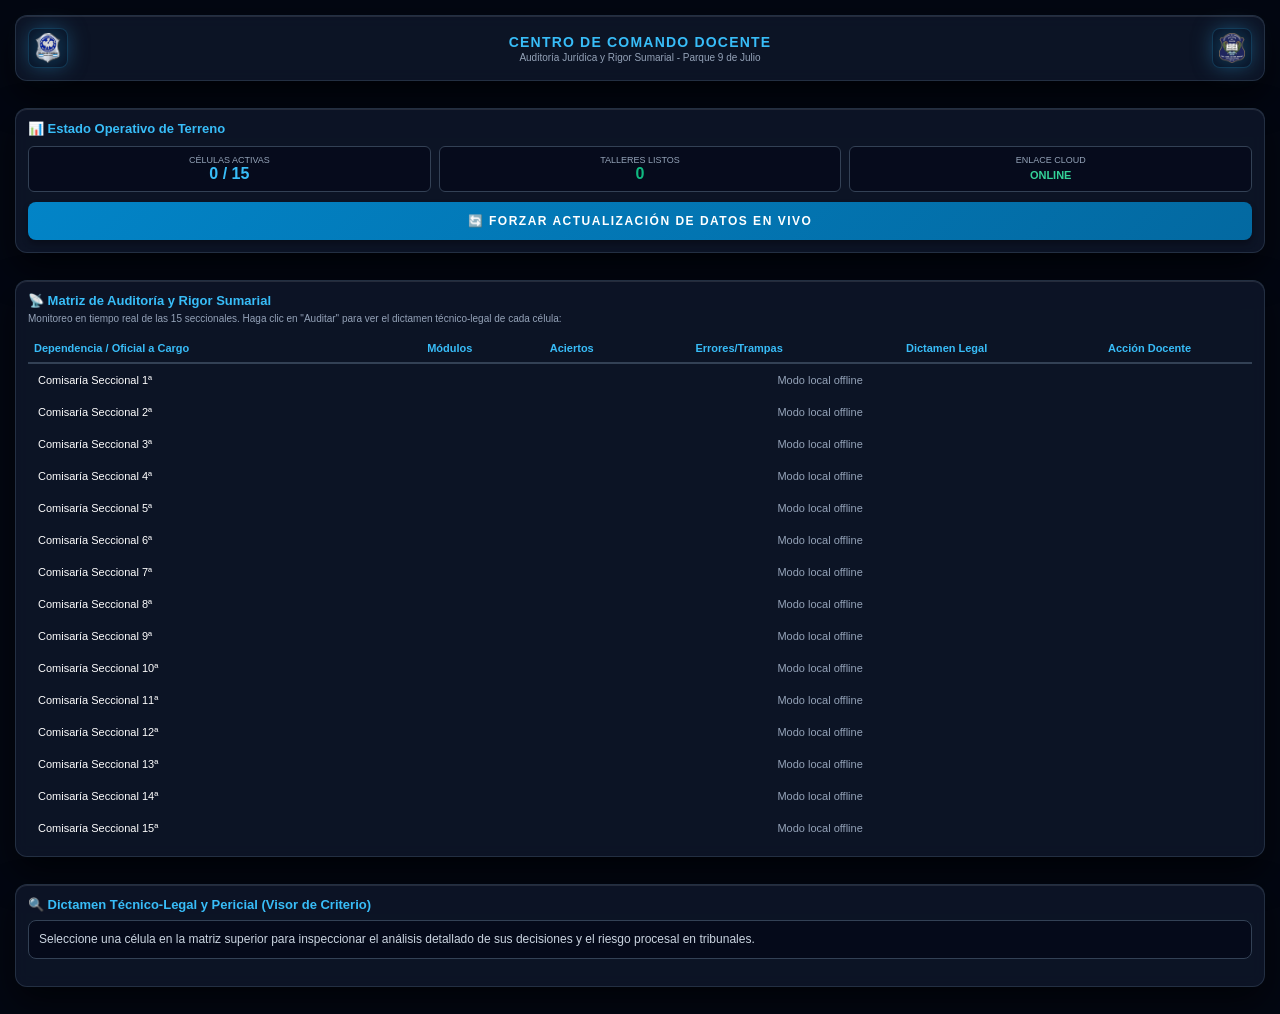
==== commit a49d2a82: "Update instructor.html" ====
--- a/instructor.html
+++ b/instructor.html
@@ -6,7 +6,6 @@
     <title>Centro de Comando Docente - IES Policial</title>
     <link rel="stylesheet" href="style.css">
     <style>
-        /* Ajustes específicos para pantallas chicas de celular */
         body {
             margin: 0;
             padding: 10px;
@@ -54,7 +53,6 @@
             color: #94a3b8;
             text-align: center;
         }
-        /* Tablas responsivas */
         .table-responsive {
             width: 100%;
             overflow-x: auto;
@@ -113,7 +111,7 @@
                 <img src="LOGOPOLICIA.png" alt="Policía" class="inst-logo">
                 <div class="header-titles">
                     <h1>Centro de Comando Docente</h1>
-                    <p>Monitoreo en Vivo - Parque 9 de Julio</p>
+                    <p>Auditoría Jurídica y Rigor Sumarial - Parque 9 de Julio</p>
                 </div>
                 <img src="LOGOIESP.png" alt="IESP" class="inst-logo">
             </div>
@@ -121,46 +119,46 @@
 
         <!-- PANEL DE ESTADÍSTICAS -->
         <section class="tactical-card glass-panel">
-            <h2 style="font-size: 13px; margin: 0 0 10px 0; color: #38bdf8;">📊 Estado Operativo</h2>
+            <h2 style="font-size: 13px; margin: 0 0 10px 0; color: #38bdf8;">📊 Estado Operativo de Terreno</h2>
             <div style="display: grid; grid-template-columns: repeat(3, 1fr); gap: 8px; text-align: center;">
                 <div style="background: rgba(2, 6, 23, 0.6); padding: 8px; border-radius: 6px; border: 1px solid #334155;">
-                    <span style="font-size: 9px; color: #94a3b8; display: block;">ACTIVAS</span>
+                    <span style="font-size: 9px; color: #94a3b8; display: block;">CÉLULAS ACTIVAS</span>
                     <strong id="stat-activas" style="font-size: 16px; color: #38bdf8;">0 / 15</strong>
                 </div>
                 <div style="background: rgba(2, 6, 23, 0.6); padding: 8px; border-radius: 6px; border: 1px solid #334155;">
-                    <span style="font-size: 9px; color: #94a3b8; display: block;">LISTAS</span>
+                    <span style="font-size: 9px; color: #94a3b8; display: block;">TALLERES LISTOS</span>
                     <strong id="stat-finalizados" style="font-size: 16px; color: #10b981;">0</strong>
                 </div>
                 <div style="background: rgba(2, 6, 23, 0.6); padding: 8px; border-radius: 6px; border: 1px solid #334155;">
-                    <span style="font-size: 9px; color: #94a3b8; display: block;">ENLACE</span>
+                    <span style="font-size: 9px; color: #94a3b8; display: block;">ENLACE CLOUD</span>
                     <strong style="font-size: 11px; color: #34d399;">ONLINE</strong>
                 </div>
             </div>
 
             <button type="button" class="btn-tactical-3d" onclick="forzarActualizacionManual()">
-                🔄 ACTUALIZAR DATOS EN VIVO
+                🔄 FORZAR ACTUALIZACIÓN DE DATOS EN VIVO
             </button>
         </section>
 
         <!-- MATRIZ DE SECCIONALES -->
         <section class="tactical-card glass-panel">
-            <h2 style="font-size: 13px; margin: 0 0 5px 0; color: #38bdf8;">📡 Matriz de Seccionales</h2>
-            <p style="font-size: 10px; color: #94a3b8; margin: 0 0 10px 0;">Deslice horizontalmente para ver el detalle de cada bloque:</p>
+            <h2 style="font-size: 13px; margin: 0 0 5px 0; color: #38bdf8;">📡 Matriz de Auditoría y Rigor Sumarial</h2>
+            <p style="font-size: 10px; color: #94a3b8; margin: 0 0 10px 0;">Monitoreo en tiempo real de las 15 seccionales. Haga clic en "Auditar" para ver el dictamen técnico-legal de cada célula:</p>
 
             <div class="table-responsive">
                 <table>
                     <thead>
                         <tr style="border-bottom: 2px solid #334155; color: #38bdf8;">
-                            <th>Dependencia / Jefe</th>
-                            <th style="text-align: center;">Mod</th>
+                            <th>Dependencia / Oficial a Cargo</th>
+                            <th style="text-align: center;">Módulos</th>
                             <th style="text-align: center;">Aciertos</th>
-                            <th style="text-align: center;">Errores</th>
-                            <th style="text-align: center;">Dictamen</th>
-                            <th style="text-align: center;">Acción</th>
+                            <th style="text-align: center;">Errores/Trampas</th>
+                            <th style="text-align: center;">Dictamen Legal</th>
+                            <th style="text-align: center;">Acción Docente</th>
                         </tr>
                     </thead>
                     <tbody id="live-table-body">
-                        <!-- Poblado por app.js -->
+                        <!-- Poblado dinámicamente por app.js -->
                     </tbody>
                 </table>
             </div>
@@ -168,9 +166,9 @@
 
         <!-- VISOR DE DICTAMEN TÉCNICO-LEGAL -->
         <section class="tactical-card glass-panel">
-            <h2 style="font-size: 13px; margin: 0 0 8px 0; color: #38bdf8;">🔍 Dictamen Jurídico y Pericial</h2>
+            <h2 style="font-size: 13px; margin: 0 0 8px 0; color: #38bdf8;">🔍 Dictamen Técnico-Legal y Pericial (Visor de Criterio)</h2>
             <div class="scenario-box" id="live-analysis-box">
-                Seleccione una dependencia de la matriz superior para inspeccionar el dictamen técnico-legal y los riesgos procesales.
+                Seleccione una célula en la matriz superior para inspeccionar el análisis detallado de sus decisiones y el riesgo procesal en tribunales.
             </div>
         </section>
     </div>
@@ -180,7 +178,7 @@
         function forzarActualizacionManual() {
             const btn = document.querySelector('.btn-tactical-3d');
             let originalText = btn.innerHTML;
-            btn.innerHTML = "⏳ ACTUALIZANDO...";
+            btn.innerHTML = "⏳ ACTUALIZANDO DATOS...";
             if(typeof actualizarMonitoreoEnVivo === 'function') {
                 actualizarMonitoreoEnVivo();
             }
